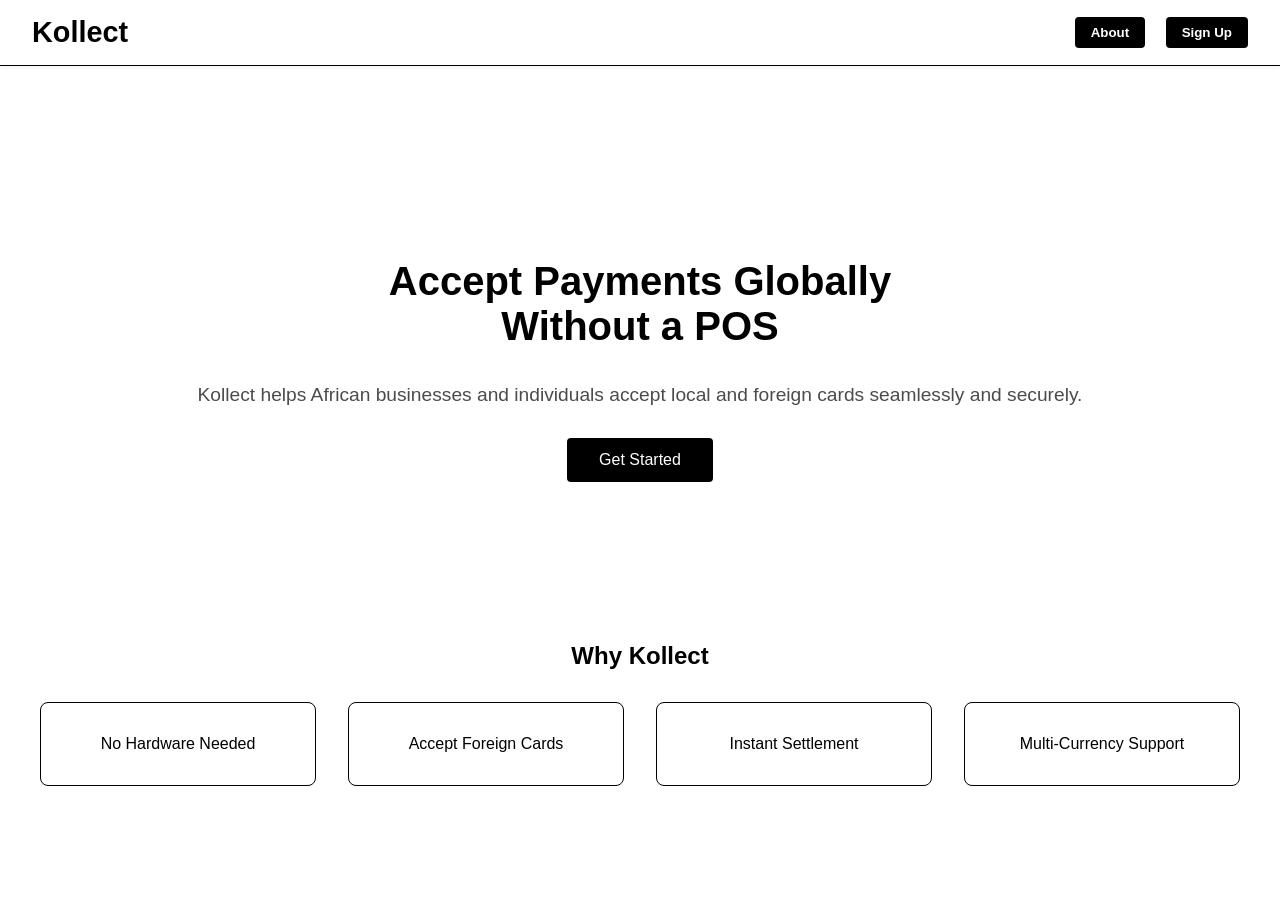
==== index.html @ 62ba6a89 "Add files via upload" ====
<!DOCTYPE html>
<html lang="en">
<head>
<meta charset="UTF-8">
<meta name="viewport" content="width=device-width, initial-scale=1.0">
<title>Kollect | Virtual POS</title>
<link rel="stylesheet" href="style.css">
<style>
/* General Styles */
body { margin:0; font-family:'Inter', sans-serif; background:#fff; color:#000; overflow-x:hidden; }
header { padding:1rem 2rem; display:flex; justify-content:space-between; align-items:center; position:sticky; top:0; background:#fff; z-index:10; box-shadow:0 2px 4px rgba(0,0,0,0.05);}
header h1 { font-weight:700; font-size:1.8rem; }
header nav button { margin-left:1rem; padding:0.5rem 1rem; border:none; background:#000; color:#fff; font-weight:600; cursor:pointer; border-radius:4px; transition: all 0.3s ease; }
header nav button:hover { transform:translateY(-2px); opacity:0.85; }

.container { padding:4rem 2rem; max-width:1200px; margin:auto; }

/* Hero Section */
.hero { display:flex; flex-direction:column; align-items:center; justify-content:center; text-align:center; padding:6rem 2rem; animation:fadeIn 1s ease forwards; }
.hero h2 { font-size:2.5rem; margin-bottom:1rem; }
.hero p { font-size:1.2rem; margin-bottom:2rem; opacity:0.7; }
.hero button { font-size:1rem; padding:0.8rem 2rem; background:#000; color:#fff; border:none; cursor:pointer; border-radius:4px; transition: all 0.3s ease; }
.hero button:hover { transform:translateY(-3px); opacity:0.9; }

/* Tab / Sections */
.tab-bar { display:flex; justify-content:center; margin-bottom:2rem; gap:1rem; }
.tab-bar button { padding:0.8rem 1.5rem; border:none; background:#000; color:#fff; cursor:pointer; border-radius:4px; font-weight:600; transition: all 0.3s ease; }
.tab-bar button.active { background:#fff; color:#000; border:2px solid #000; }
.tab-content { display:none; opacity:0; transform:translateY(20px); transition: all 0.5s ease; }
.tab-content.active { display:block; opacity:1; transform:translateY(0); }

/* Features Cards */
.grid { display:grid; grid-template-columns:repeat(auto-fit, minmax(220px,1fr)); gap:2rem; margin-top:2rem; }
.card { padding:2rem; border:1px solid #000; border-radius:8px; text-align:center; transition: transform 0.3s ease, box-shadow 0.3s ease; cursor:pointer; }
.card:hover { transform:translateY(-5px); box-shadow:0 10px 20px rgba(0,0,0,0.1); }

/* Animations */
@keyframes fadeIn { from{opacity:0;} to{opacity:1;} }
</style>
</head>
<body>

<header>
    <h1>Kollect</h1>
    <nav>
        <button class="tab-btn active" onclick="openTab(event,'about')">About</button>
        <button class="tab-btn" onclick="openTab(event,'signup')">Sign Up</button>
    </nav>
</header>

<div class="container">

    <!-- About Tab -->
    <div id="about" class="tab-content active">
        <section class="hero">
            <h2>Accept Payments Globally<br>Without a POS</h2>
            <p>Kollect helps African businesses and individuals accept local and foreign cards seamlessly and securely.</p>
            <button onclick="openTabFromCode('signup')">Get Started</button>
        </section>

        <section class="features">
            <h2 style="text-align:center; margin-top:4rem;">Why Kollect</h2>
            <div class="grid">
                <div class="card">No Hardware Needed</div>
                <div class="card">Accept Foreign Cards</div>
                <div class="card">Instant Settlement</div>
                <div class="card">Multi-Currency Support</div>
            </div>
        </section>
    </div>

    <!-- Sign Up Tab -->
    <div id="signup" class="tab-content">
        <section style="text-align:center; padding:4rem 2rem;">
            <h2>Create Your Kollect Account</h2>
            <button style="margin-top:2rem;" onclick="location.href='signup.html'">Get Started / Sign Up</button>
        </section>
    </div>

</div>

<script>
// Tab switching
function openTab(evt, tabName){
    const tabContents = document.querySelectorAll('.tab-content');
    tabContents.forEach(tc => tc.classList.remove('active'));
    const buttons = document.querySelectorAll('.tab-btn');
    buttons.forEach(btn => btn.classList.remove('active'));
    document.getElementById(tabName).classList.add('active');

    // Activate button if event exists
    if(evt) evt.currentTarget.classList.add('active');
}

// Open tab programmatically from hero button
function openTabFromCode(tabName){
    const buttons = document.querySelectorAll('.tab-btn');
    buttons.forEach(btn=>{
        if(btn.textContent.toLowerCase() === tabName){
            btn.click();
        } else btn.classList.remove('active');
    });
    const tabContents = document.querySelectorAll('.tab-content');
    tabContents.forEach(tc => tc.classList.remove('active'));
    document.getElementById(tabName).classList.add('active');
}
</script>

</body>
</html>
---- style.css ----
/* Reset & Fonts */
body{margin:0;font-family:'Inter',sans-serif;background:#fff;color:#000;transition:background 0.3s,color 0.3s;}
header{padding:1rem 2rem;display:flex;justify-content:space-between;align-items:center;border-bottom:1px solid #000;position:sticky;top:0;background:#fff;z-index:10;}
header h1{margin:0;font-weight:700;}
header button{background:#000;color:#fff;border:none;padding:0.5rem 1rem;border-radius:5px;cursor:pointer;transition:all 0.3s ease;}
header button:hover{opacity:0.85;transform:translateY(-2px);}

/* Container */
.container{max-width:1000px;margin:2rem auto;padding:2rem;transition:all 0.3s ease;}

/* Inputs & Selects */
input, select{width:100%;padding:0.8rem;margin:0.8rem 0;border:1px solid #000;border-radius:5px;font-size:1rem;transition:0.3s;}
input:focus, select:focus{outline:none;border-color:#000;box-shadow:0 0 5px rgba(0,0,0,0.2);}

/* Buttons */
button.primary{background:#000;color:#fff;border:none;padding:0.8rem 1rem;border-radius:5px;cursor:pointer;font-weight:600;margin-top:0.5rem;transition:all 0.3s ease;}
button.primary:hover{transform:translateY(-3px);opacity:0.9;box-shadow:0 5px 15px rgba(0,0,0,0.2);}
button.primary.small{padding:0.5rem;font-size:0.9rem;width:fit-content;}

/* Tab Bar */
.tab-bar{display:flex;gap:1rem;margin-bottom:2rem;flex-wrap:wrap;}
.tab-bar button{flex:1;padding:0.8rem;border:none;border-radius:5px;font-weight:600;cursor:pointer;background:#000;color:#fff;transition:all 0.3s ease;}
.tab-bar button.active{background:#fff;color:#000;border:2px solid #000;}
.tab-bar button:hover:not(.active){opacity:0.8;transform:translateY(-2px);}

/* Tab Content */
.tab-content{display:none;opacity:0;transform:translateY(20px);transition:0.5s ease;}
.tab-content.active{display:block;opacity:1;transform:translateY(0);}

/* Wallet Cards */
.wallet-cards{display:flex;gap:1rem;flex-wrap:wrap;margin-top:1rem;}
.wallet-card{
  flex:1 1 220px;
  max-width:250px;
  background:#000;
  color:#fff;
  border-radius:12px;
  padding:1rem;
  display:flex;
  flex-direction:column;
  justify-content:space-between;
  box-shadow:0 3px 10px rgba(0,0,0,0.1);
  transition:all 0.4s ease;
  cursor:pointer;
}
.wallet-card:hover{
  transform:translateY(-5px) scale(1.02);
  box-shadow:0 10px 25px rgba(0,0,0,0.2);
}

/* Wallet Header & Balance */
.wallet-header{display:flex;justify-content:space-between;font-weight:600;font-size:0.95rem;margin-bottom:0.8rem;}
.wallet-balance{
  font-size:1.3rem;
  font-weight:700;
  margin-bottom:0.5rem;
  transition:all 0.5s ease;
}
.wallet-balance.updated{
  animation: bounce 0.5s;
}

/* Bounce animation for wallet update */
@keyframes bounce{
  0%{transform:scale(1);}
  50%{transform:scale(1.15);}
  100%{transform:scale(1);}
}

/* Transactions */
.transactions{max-height:300px;overflow-y:auto;border:1px solid #000;padding:1rem;margin-top:1rem;}
.transaction-item{display:flex;justify-content:space-between;padding:0.5rem 0;border-bottom:1px solid #000;transition:all 0.3s ease;}
.transaction-item:hover{background:rgba(0,0,0,0.05);transform:translateX(2px);}

/* Card Section */
.card-section{margin-bottom:2rem;transition:all 0.3s ease;}
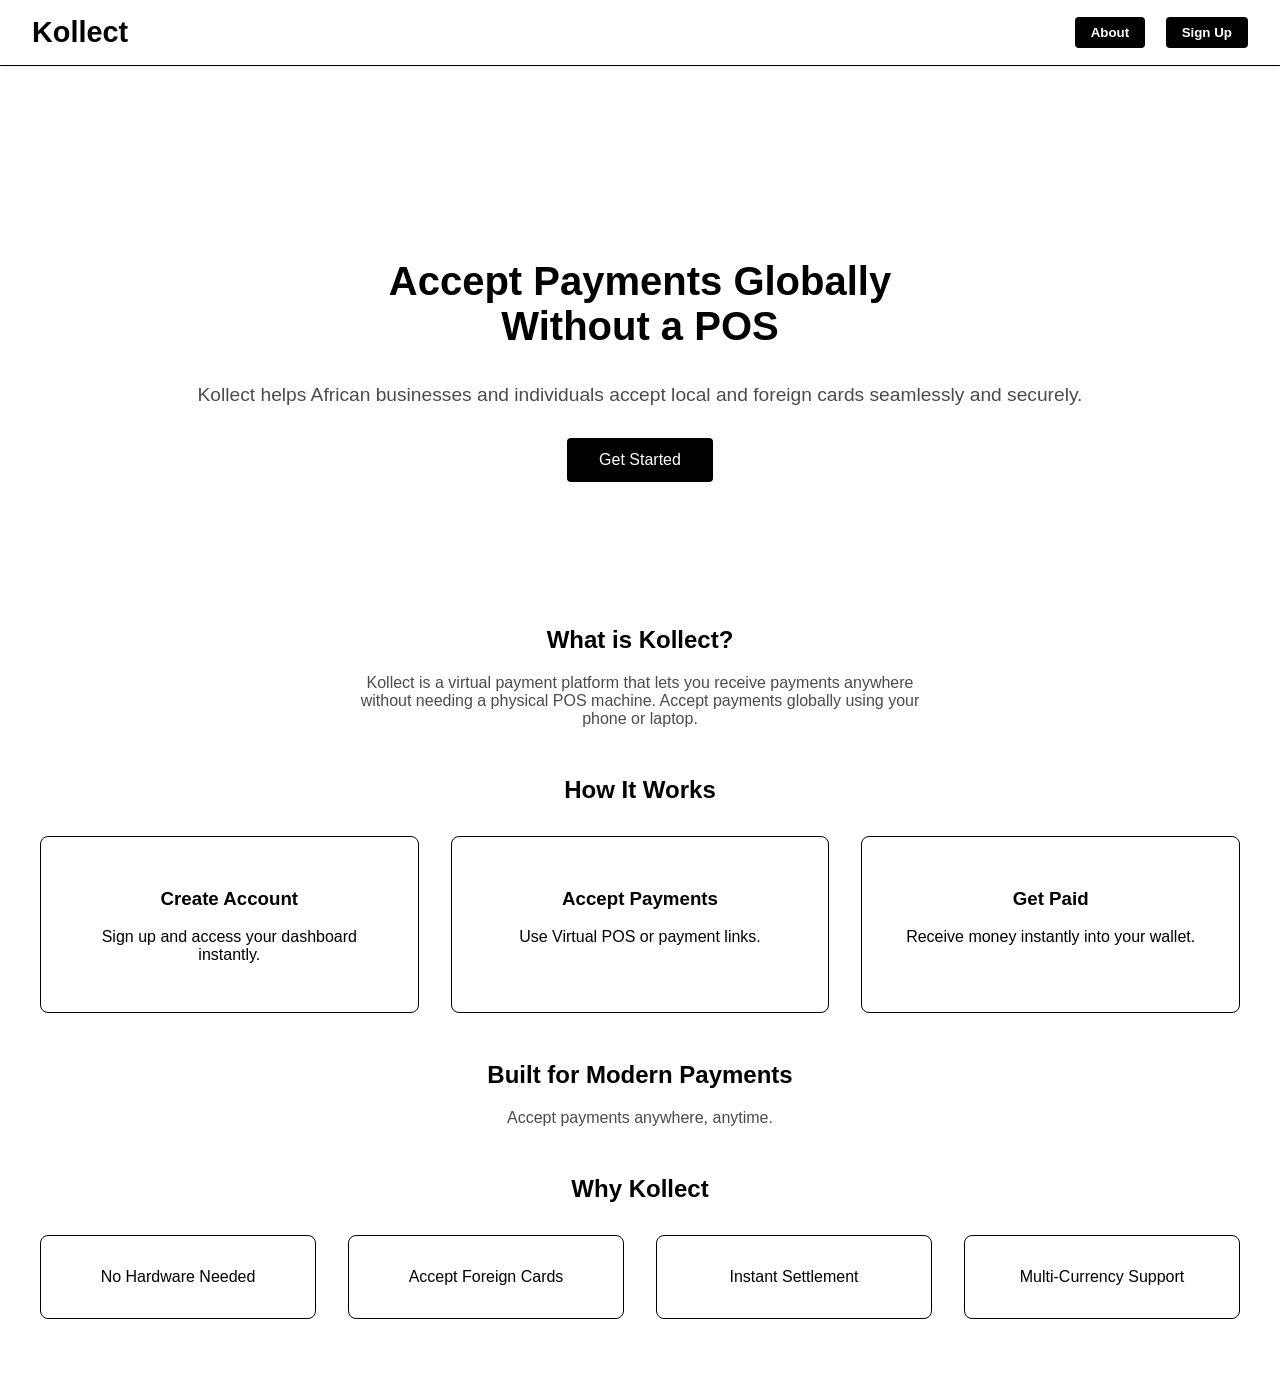
==== commit 358dfb1b: "Update index.html" ====
--- a/index.html
+++ b/index.html
@@ -51,23 +51,65 @@
 <div class="container">
 
     <!-- About Tab -->
-    <div id="about" class="tab-content active">
-        <section class="hero">
-            <h2>Accept Payments Globally<br>Without a POS</h2>
-            <p>Kollect helps African businesses and individuals accept local and foreign cards seamlessly and securely.</p>
-            <button onclick="openTabFromCode('signup')">Get Started</button>
-        </section>
+<div id="about" class="tab-content active">
 
-        <section class="features">
-            <h2 style="text-align:center; margin-top:4rem;">Why Kollect</h2>
-            <div class="grid">
-                <div class="card">No Hardware Needed</div>
-                <div class="card">Accept Foreign Cards</div>
-                <div class="card">Instant Settlement</div>
-                <div class="card">Multi-Currency Support</div>
+    <!-- KEEP YOUR ORIGINAL HERO -->
+    <section class="hero">
+        <h2>Accept Payments Globally<br>Without a POS</h2>
+        <p>Kollect helps African businesses and individuals accept local and foreign cards seamlessly and securely.</p>
+        <button onclick="openTabFromCode('signup')">Get Started</button>
+    </section>
+
+    <!-- WHAT IS KOLLECT -->
+    <section style="margin-top:3rem; text-align:center;">
+        <h2>What is Kollect?</h2>
+        <p style="max-width:600px; margin:auto; opacity:0.7;">
+            Kollect is a virtual payment platform that lets you receive payments anywhere without needing a physical POS machine.
+            Accept payments globally using your phone or laptop.
+        </p>
+    </section>
+
+    <!-- HOW IT WORKS -->
+    <section style="margin-top:3rem;">
+        <h2 style="text-align:center;">How It Works</h2>
+
+        <div class="grid">
+            <div class="card">
+                <h3>Create Account</h3>
+                <p>Sign up and access your dashboard instantly.</p>
             </div>
-        </section>
-    </div>
+
+            <div class="card">
+                <h3>Accept Payments</h3>
+                <p>Use Virtual POS or payment links.</p>
+            </div>
+
+            <div class="card">
+                <h3>Get Paid</h3>
+                <p>Receive money instantly into your wallet.</p>
+            </div>
+        </div>
+    </section>
+
+    <!-- BUILT FOR MODERN PAYMENTS -->
+    <section style="margin-top:3rem; text-align:center;">
+        <h2>Built for Modern Payments</h2>
+        <p style="opacity:0.7;">Accept payments anywhere, anytime.</p>
+    </section>
+
+    <!-- WHY KOLLECT (KEEP SIMPLE) -->
+    <section class="features">
+        <h2 style="text-align:center; margin-top:3rem;">Why Kollect</h2>
+
+        <div class="grid">
+            <div class="card">No Hardware Needed</div>
+            <div class="card">Accept Foreign Cards</div>
+            <div class="card">Instant Settlement</div>
+            <div class="card">Multi-Currency Support</div>
+        </div>
+    </section>
+
+</div>
 
     <!-- Sign Up Tab -->
     <div id="signup" class="tab-content">
@@ -107,4 +149,4 @@
 </script>
 
 </body>
-</html>+</html>
